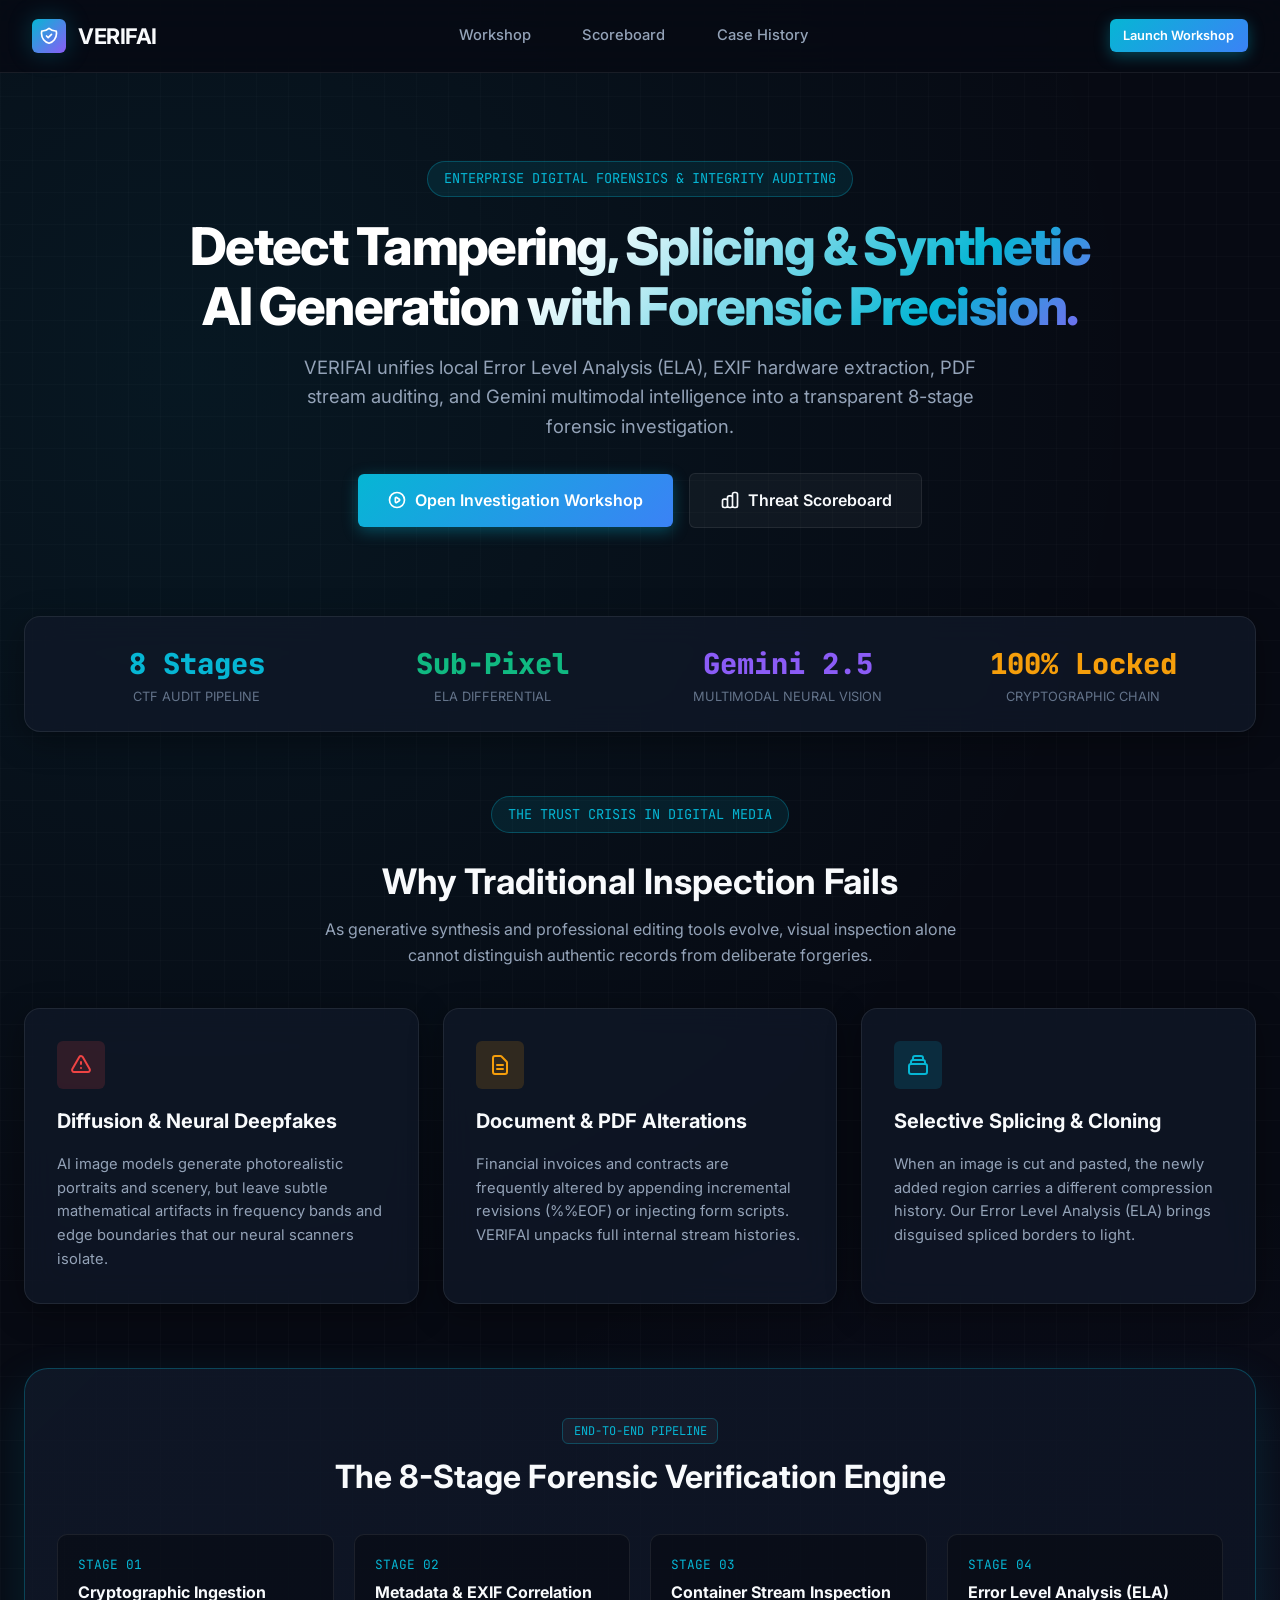
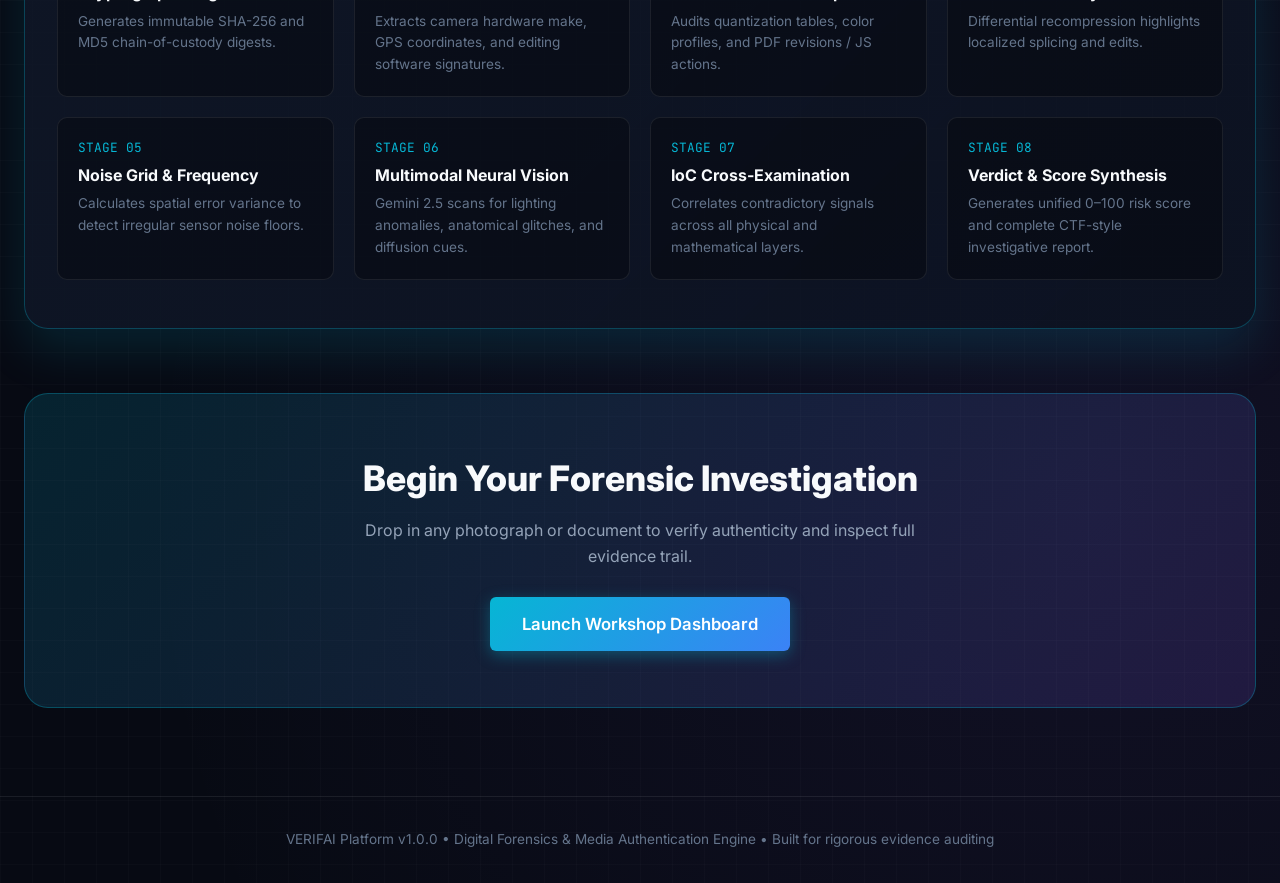
==== frontend/index.html @ 823762c8 "verifai implementation" ====
<!DOCTYPE html>
<html lang="en">
<head>
  <meta charset="UTF-8">
  <meta name="viewport" content="width=device-width, initial-scale=1.0">
  <title>VERIFAI | Digital Forensics & Media Authentication Platform</title>
  <link rel="stylesheet" href="/frontend/style.css">
  <style>
    .feature-grid {
      display: grid;
      grid-template-columns: repeat(3, 1fr);
      gap: 1.5rem;
      margin-bottom: 4rem;
    }
    @media (max-width: 900px) {
      .feature-grid {
        grid-template-columns: 1fr;
      }
    }
    .feature-card {
      padding: 2rem;
      border-radius: var(--radius-lg);
      display: flex;
      flex-direction: column;
      gap: 1rem;
    }
    .feature-icon-box {
      width: 48px;
      height: 48px;
      border-radius: var(--radius-sm);
      display: flex;
      align-items: center;
      justify-content: center;
    }
    .pipeline-preview-card {
      background: linear-gradient(135deg, rgba(16, 24, 40, 0.9), rgba(13, 19, 34, 0.95));
      border: 1px solid var(--border-glow);
      border-radius: var(--radius-xl);
      padding: 3rem 2rem;
      margin-bottom: 4rem;
      box-shadow: 0 20px 50px rgba(6, 182, 212, 0.15);
    }
    .cta-banner {
      background: linear-gradient(135deg, rgba(6, 182, 212, 0.15), rgba(139, 92, 246, 0.15));
      border: 1px solid rgba(6, 182, 212, 0.3);
      border-radius: var(--radius-xl);
      padding: 3.5rem 2rem;
      text-align: center;
      margin-bottom: 3rem;
    }
  </style>
</head>
<body>

  <!-- Navigation -->
  <nav class="navbar">
    <a href="/frontend/index.html" class="brand">
      <div class="brand-shield">
        <svg fill="none" stroke="currentColor" viewBox="0 0 24 24">
          <path stroke-linecap="round" stroke-linejoin="round" stroke-width="2" d="M9 12l2 2 4-4m5.618-4.016A11.955 11.955 0 0112 2.944a11.955 11.955 0 01-8.618 3.04A12.02 12.02 0 003 9c0 5.591 3.824 10.29 9 11.622 5.176-1.332 9-6.03 9-11.622 0-1.042-.133-2.052-.382-3.016z" />
        </svg>
      </div>
      <span>VERIFAI</span>
    </a>

    <ul class="nav-links">
      <li><a href="/frontend/workshop.html" class="nav-link">Workshop</a></li>
      <li><a href="/frontend/scoreboard.html" class="nav-link">Scoreboard</a></li>
      <li><a href="/frontend/history.html" class="nav-link">Case History</a></li>
    </ul>

    <a href="/frontend/workshop.html" class="btn btn-primary btn-sm">
      Launch Workshop
    </a>
  </nav>

  <main class="container">
    
    <!-- Hero Section -->
    <section class="hero" style="padding: 3rem 0 2rem 0;">
      <div class="hero-badge">ENTERPRISE DIGITAL FORENSICS & INTEGRITY AUDITING</div>
      <h1 class="hero-title" style="max-width: 950px; margin-left: auto; margin-right: auto;">
        Detect Tampering, Splicing & Synthetic AI Generation with Forensic Precision.
      </h1>
      <p class="hero-subtitle">
        VERIFAI unifies local Error Level Analysis (ELA), EXIF hardware extraction, PDF stream auditing, and Gemini multimodal intelligence into a transparent 8-stage forensic investigation.
      </p>

      <div style="display: flex; gap: 1rem; justify-content: center; align-items: center; flex-wrap: wrap;">
        <a href="/frontend/workshop.html" class="btn btn-primary" style="padding: 0.85rem 1.85rem; font-size: 1rem;">
          <svg width="20" height="20" fill="none" stroke="currentColor" viewBox="0 0 24 24"><path stroke-linecap="round" stroke-linejoin="round" stroke-width="2" d="M14.752 11.168l-3.197-2.132A1 1 0 0010 9.87v4.263a1 1 0 001.555.832l3.197-2.132a1 1 0 000-1.664z"/><path stroke-linecap="round" stroke-linejoin="round" stroke-width="2" d="M21 12a9 9 0 11-18 0 9 9 0 0118 0z"/></svg>
          Open Investigation Workshop
        </a>
        <a href="/frontend/scoreboard.html" class="btn btn-outline" style="padding: 0.85rem 1.85rem; font-size: 1rem;">
          <svg width="20" height="20" fill="none" stroke="currentColor" viewBox="0 0 24 24"><path stroke-linecap="round" stroke-linejoin="round" stroke-width="2" d="M9 19v-6a2 2 0 00-2-2H5a2 2 0 00-2 2v6a2 2 0 002 2h2a2 2 0 002-2zm0 0V9a2 2 0 012-2h2a2 2 0 012 2v10m-6 0a2 2 0 002 2h2a2 2 0 002-2m0 0V5a2 2 0 012-2h2a2 2 0 012 2v14a2 2 0 01-2 2h-2a2 2 0 01-2-2z"/></svg>
          Threat Scoreboard
        </a>
      </div>
    </section>

    <!-- Telemetry Stats Bar -->
    <div class="glass-panel" style="margin-bottom: 4rem; padding: 1.5rem 2rem;">
      <div style="display: grid; grid-template-columns: repeat(4, 1fr); gap: 1rem; text-align: center;">
        <div>
          <div style="font-size: 1.8rem; font-weight: 800; font-family: var(--font-mono); color: var(--accent-cyan);">8 Stages</div>
          <div style="font-size: 0.8rem; color: var(--text-muted); text-transform: uppercase;">CTF Audit Pipeline</div>
        </div>
        <div>
          <div style="font-size: 1.8rem; font-weight: 800; font-family: var(--font-mono); color: var(--accent-emerald);">Sub-Pixel</div>
          <div style="font-size: 0.8rem; color: var(--text-muted); text-transform: uppercase;">ELA Differential</div>
        </div>
        <div>
          <div style="font-size: 1.8rem; font-weight: 800; font-family: var(--font-mono); color: var(--accent-purple);">Gemini 2.5</div>
          <div style="font-size: 0.8rem; color: var(--text-muted); text-transform: uppercase;">Multimodal Neural Vision</div>
        </div>
        <div>
          <div style="font-size: 1.8rem; font-weight: 800; font-family: var(--font-mono); color: var(--accent-amber);">100% Locked</div>
          <div style="font-size: 0.8rem; color: var(--text-muted); text-transform: uppercase;">Cryptographic Chain</div>
        </div>
      </div>
    </div>

    <!-- The Problem Statement -->
    <div style="text-align: center; margin-bottom: 2.5rem;">
      <div class="hero-badge">THE TRUST CRISIS IN DIGITAL MEDIA</div>
      <h2 style="font-size: 2.2rem; font-weight: 700; margin-bottom: 0.5rem;">Why Traditional Inspection Fails</h2>
      <p style="color: var(--text-secondary); max-width: 650px; margin: 0 auto;">
        As generative synthesis and professional editing tools evolve, visual inspection alone cannot distinguish authentic records from deliberate forgeries.
      </p>
    </div>

    <div class="feature-grid">
      <div class="glass-panel feature-card">
        <div class="feature-icon-box" style="background: rgba(239, 68, 68, 0.15); color: var(--accent-red);">
          <svg width="24" height="24" fill="none" stroke="currentColor" viewBox="0 0 24 24"><path stroke-linecap="round" stroke-linejoin="round" stroke-width="2" d="M12 9v2m0 4h.01m-6.938 4h13.856c1.54 0 2.502-1.667 1.732-3L13.732 4c-.77-1.333-2.694-1.333-3.464 0L3.34 16c-.77 1.333.192 3 1.732 3z"/></svg>
        </div>
        <h3 style="font-size: 1.25rem;">Diffusion & Neural Deepfakes</h3>
        <p style="color: var(--text-secondary); font-size: 0.92rem; line-height: 1.6;">
          AI image models generate photorealistic portraits and scenery, but leave subtle mathematical artifacts in frequency bands and edge boundaries that our neural scanners isolate.
        </p>
      </div>

      <div class="glass-panel feature-card">
        <div class="feature-icon-box" style="background: rgba(245, 158, 11, 0.15); color: var(--accent-amber);">
          <svg width="24" height="24" fill="none" stroke="currentColor" viewBox="0 0 24 24"><path stroke-linecap="round" stroke-linejoin="round" stroke-width="2" d="M9 12h6m-6 4h6m2 5H7a2 2 0 01-2-2V5a2 2 0 012-2h5.586a1 1 0 01.707.293l5.414 5.414a1 1 0 01.293.707V19a2 2 0 01-2 2z"/></svg>
        </div>
        <h3 style="font-size: 1.25rem;">Document & PDF Alterations</h3>
        <p style="color: var(--text-secondary); font-size: 0.92rem; line-height: 1.6;">
          Financial invoices and contracts are frequently altered by appending incremental revisions (%%EOF) or injecting form scripts. VERIFAI unpacks full internal stream histories.
        </p>
      </div>

      <div class="glass-panel feature-card">
        <div class="feature-icon-box" style="background: rgba(6, 182, 212, 0.15); color: var(--accent-cyan);">
          <svg width="24" height="24" fill="none" stroke="currentColor" viewBox="0 0 24 24"><path stroke-linecap="round" stroke-linejoin="round" stroke-width="2" d="M19 11H5m14 0a2 2 0 012 2v6a2 2 0 01-2 2H5a2 2 0 01-2-2v-6a2 2 0 012-2m14 0V9a2 2 0 00-2-2M5 11V9a2 2 0 012-2m0 0V5a2 2 0 012-2h6a2 2 0 012 2v2M7 7h10"/></svg>
        </div>
        <h3 style="font-size: 1.25rem;">Selective Splicing & Cloning</h3>
        <p style="color: var(--text-secondary); font-size: 0.92rem; line-height: 1.6;">
          When an image is cut and pasted, the newly added region carries a different compression history. Our Error Level Analysis (ELA) brings disguised spliced borders to light.
        </p>
      </div>
    </div>

    <!-- 8-Stage Architecture Showcase -->
    <div class="pipeline-preview-card">
      <div style="text-align: center; margin-bottom: 2rem;">
        <span class="chip" style="color: var(--accent-cyan); border-color: rgba(6, 182, 212, 0.3);">END-TO-END PIPELINE</span>
        <h2 style="font-size: 2rem; margin-top: 0.5rem;">The 8-Stage Forensic Verification Engine</h2>
      </div>

      <div style="display: grid; grid-template-columns: repeat(auto-fit, minmax(250px, 1fr)); gap: 1.25rem;">
        <div style="background: rgba(0,0,0,0.3); padding: 1.25rem; border-radius: var(--radius-md); border: 1px solid var(--border-subtle);">
          <div style="color: var(--accent-cyan); font-family: var(--font-mono); font-size: 0.8rem;">STAGE 01</div>
          <h4 style="margin: 0.3rem 0;">Cryptographic Ingestion</h4>
          <p style="font-size: 0.85rem; color: var(--text-muted);">Generates immutable SHA-256 and MD5 chain-of-custody digests.</p>
        </div>

        <div style="background: rgba(0,0,0,0.3); padding: 1.25rem; border-radius: var(--radius-md); border: 1px solid var(--border-subtle);">
          <div style="color: var(--accent-cyan); font-family: var(--font-mono); font-size: 0.8rem;">STAGE 02</div>
          <h4 style="margin: 0.3rem 0;">Metadata & EXIF Correlation</h4>
          <p style="font-size: 0.85rem; color: var(--text-muted);">Extracts camera hardware make, GPS coordinates, and editing software signatures.</p>
        </div>

        <div style="background: rgba(0,0,0,0.3); padding: 1.25rem; border-radius: var(--radius-md); border: 1px solid var(--border-subtle);">
          <div style="color: var(--accent-cyan); font-family: var(--font-mono); font-size: 0.8rem;">STAGE 03</div>
          <h4 style="margin: 0.3rem 0;">Container Stream Inspection</h4>
          <p style="font-size: 0.85rem; color: var(--text-muted);">Audits quantization tables, color profiles, and PDF revisions / JS actions.</p>
        </div>

        <div style="background: rgba(0,0,0,0.3); padding: 1.25rem; border-radius: var(--radius-md); border: 1px solid var(--border-subtle);">
          <div style="color: var(--accent-cyan); font-family: var(--font-mono); font-size: 0.8rem;">STAGE 04</div>
          <h4 style="margin: 0.3rem 0;">Error Level Analysis (ELA)</h4>
          <p style="font-size: 0.85rem; color: var(--text-muted);">Differential recompression highlights localized splicing and edits.</p>
        </div>

        <div style="background: rgba(0,0,0,0.3); padding: 1.25rem; border-radius: var(--radius-md); border: 1px solid var(--border-subtle);">
          <div style="color: var(--accent-cyan); font-family: var(--font-mono); font-size: 0.8rem;">STAGE 05</div>
          <h4 style="margin: 0.3rem 0;">Noise Grid & Frequency</h4>
          <p style="font-size: 0.85rem; color: var(--text-muted);">Calculates spatial error variance to detect irregular sensor noise floors.</p>
        </div>

        <div style="background: rgba(0,0,0,0.3); padding: 1.25rem; border-radius: var(--radius-md); border: 1px solid var(--border-subtle);">
          <div style="color: var(--accent-cyan); font-family: var(--font-mono); font-size: 0.8rem;">STAGE 06</div>
          <h4 style="margin: 0.3rem 0;">Multimodal Neural Vision</h4>
          <p style="font-size: 0.85rem; color: var(--text-muted);">Gemini 2.5 scans for lighting anomalies, anatomical glitches, and diffusion cues.</p>
        </div>

        <div style="background: rgba(0,0,0,0.3); padding: 1.25rem; border-radius: var(--radius-md); border: 1px solid var(--border-subtle);">
          <div style="color: var(--accent-cyan); font-family: var(--font-mono); font-size: 0.8rem;">STAGE 07</div>
          <h4 style="margin: 0.3rem 0;">IoC Cross-Examination</h4>
          <p style="font-size: 0.85rem; color: var(--text-muted);">Correlates contradictory signals across all physical and mathematical layers.</p>
        </div>

        <div style="background: rgba(0,0,0,0.3); padding: 1.25rem; border-radius: var(--radius-md); border: 1px solid var(--border-subtle);">
          <div style="color: var(--accent-cyan); font-family: var(--font-mono); font-size: 0.8rem;">STAGE 08</div>
          <h4 style="margin: 0.3rem 0;">Verdict & Score Synthesis</h4>
          <p style="font-size: 0.85rem; color: var(--text-muted);">Generates unified 0–100 risk score and complete CTF-style investigative report.</p>
        </div>
      </div>
    </div>

    <!-- Final Call to Action -->
    <div class="cta-banner">
      <h2 style="font-size: 2.2rem; font-weight: 800; margin-bottom: 0.75rem;">Begin Your Forensic Investigation</h2>
      <p style="color: var(--text-secondary); max-width: 600px; margin: 0 auto 1.75rem auto;">
        Drop in any photograph or document to verify authenticity and inspect full evidence trail.
      </p>
      <a href="/frontend/workshop.html" class="btn btn-primary" style="padding: 0.85rem 2rem; font-size: 1.05rem;">
        Launch Workshop Dashboard
      </a>
    </div>

  </main>

  <footer style="border-top: 1px solid var(--border-subtle); padding: 2rem; text-align: center; color: var(--text-muted); font-size: 0.85rem;">
    <p>VERIFAI Platform v1.0.0 • Digital Forensics & Media Authentication Engine • Built for rigorous evidence auditing</p>
  </footer>

</body>
</html>
---- frontend/style.css ----
/* VERIFAI - Modern Cyber Forensics Design System */
@import url('https://fonts.googleapis.com/css2?family=Inter:wght@300;400;500;600;700&family=JetBrains+Mono:wght@400;500;700&display=swap');

:root {
  --bg-primary: #070a13;
  --bg-secondary: #0d1322;
  --bg-card: rgba(16, 24, 40, 0.75);
  --bg-card-hover: rgba(22, 34, 58, 0.85);
  --border-subtle: rgba(255, 255, 255, 0.08);
  --border-glow: rgba(6, 182, 212, 0.3);
  
  --text-primary: #f8fafc;
  --text-secondary: #94a3b8;
  --text-muted: #64748b;
  
  /* Cyber Accents */
  --accent-cyan: #06b6d4;
  --accent-blue: #3b82f6;
  --accent-purple: #8b5cf6;
  --accent-emerald: #10b981;
  --accent-amber: #f59e0b;
  --accent-red: #ef4444;
  --accent-crimson: #dc2626;

  --font-sans: 'Inter', -apple-system, BlinkMacSystemFont, sans-serif;
  --font-mono: 'JetBrains Mono', monospace;

  --radius-sm: 6px;
  --radius-md: 10px;
  --radius-lg: 16px;
  --radius-xl: 24px;

  --shadow-glow-cyan: 0 0 25px rgba(6, 182, 212, 0.25);
  --shadow-card: 0 8px 32px 0 rgba(0, 0, 0, 0.37);
  --transition-fast: 0.2s cubic-bezier(0.4, 0, 0.2, 1);
  --transition-smooth: 0.35s cubic-bezier(0.16, 1, 0.3, 1);
}

* {
  margin: 0;
  padding: 0;
  box-sizing: border-box;
}

body {
  background-color: var(--bg-primary);
  color: var(--text-primary);
  font-family: var(--font-sans);
  min-height: 100vh;
  line-height: 1.6;
  background-image: 
    radial-gradient(circle at 15% 15%, rgba(6, 182, 212, 0.08) 0%, transparent 40%),
    radial-gradient(circle at 85% 85%, rgba(139, 92, 246, 0.08) 0%, transparent 40%),
    linear-gradient(rgba(255, 255, 255, 0.015) 1px, transparent 1px),
    linear-gradient(90deg, rgba(255, 255, 255, 0.015) 1px, transparent 1px);
  background-size: 100% 100%, 100% 100%, 32px 32px, 32px 32px;
  overflow-x: hidden;
}

/* Custom Scrollbar */
::-webkit-scrollbar {
  width: 8px;
  height: 8px;
}
::-webkit-scrollbar-track {
  background: var(--bg-primary);
}
::-webkit-scrollbar-thumb {
  background: #1e293b;
  border-radius: 4px;
}
::-webkit-scrollbar-thumb:hover {
  background: var(--accent-cyan);
}

/* Navigation Bar */
.navbar {
  position: sticky;
  top: 0;
  z-index: 50;
  backdrop-filter: blur(20px);
  -webkit-backdrop-filter: blur(20px);
  background: rgba(7, 10, 19, 0.85);
  border-bottom: 1px solid var(--border-subtle);
  padding: 1rem 2rem;
  display: flex;
  align-items: center;
  justify-content: space-between;
}

.brand {
  display: flex;
  align-items: center;
  gap: 0.75rem;
  text-decoration: none;
  color: var(--text-primary);
  font-weight: 700;
  font-size: 1.35rem;
  letter-spacing: -0.02em;
}

.brand-shield {
  width: 34px;
  height: 34px;
  background: linear-gradient(135deg, var(--accent-cyan), var(--accent-purple));
  border-radius: var(--radius-sm);
  display: flex;
  align-items: center;
  justify-content: center;
  box-shadow: var(--shadow-glow-cyan);
}

.brand-shield svg {
  width: 20px;
  height: 20px;
  color: #fff;
}

.nav-links {
  display: flex;
  align-items: center;
  gap: 1.5rem;
  list-style: none;
}

.nav-link {
  text-decoration: none;
  color: var(--text-secondary);
  font-size: 0.92rem;
  font-weight: 500;
  padding: 0.5rem 0.85rem;
  border-radius: var(--radius-sm);
  transition: var(--transition-fast);
  display: flex;
  align-items: center;
  gap: 0.4rem;
}

.nav-link:hover, .nav-link.active {
  color: var(--text-primary);
  background: rgba(255, 255, 255, 0.05);
  border: 1px solid var(--border-subtle);
}

.nav-link.active {
  color: var(--accent-cyan);
  border-color: rgba(6, 182, 212, 0.3);
}

.status-pill {
  display: flex;
  align-items: center;
  gap: 0.5rem;
  padding: 0.35rem 0.75rem;
  background: rgba(16, 185, 129, 0.1);
  border: 1px solid rgba(16, 185, 129, 0.25);
  border-radius: 999px;
  font-size: 0.78rem;
  font-family: var(--font-mono);
  color: var(--accent-emerald);
}

.status-dot {
  width: 7px;
  height: 7px;
  background: var(--accent-emerald);
  border-radius: 50%;
  box-shadow: 0 0 8px var(--accent-emerald);
  animation: pulse-dot 2s infinite;
}

@keyframes pulse-dot {
  0%, 100% { opacity: 1; transform: scale(1); }
  50% { opacity: 0.4; transform: scale(0.85); }
}

/* Container */
.container {
  max-width: 1300px;
  margin: 0 auto;
  padding: 2.5rem 1.5rem;
}

/* Hero Section */
.hero {
  text-align: center;
  margin-bottom: 3.5rem;
}

.hero-badge {
  display: inline-flex;
  align-items: center;
  gap: 0.5rem;
  padding: 0.4rem 1rem;
  background: rgba(6, 182, 212, 0.1);
  border: 1px solid rgba(6, 182, 212, 0.3);
  border-radius: 999px;
  color: var(--accent-cyan);
  font-size: 0.85rem;
  font-family: var(--font-mono);
  margin-bottom: 1.25rem;
}

.hero-title {
  font-size: 3.25rem;
  font-weight: 800;
  letter-spacing: -0.03em;
  line-height: 1.15;
  margin-bottom: 1rem;
  background: linear-gradient(135deg, #ffffff 40%, var(--accent-cyan) 80%, var(--accent-purple) 100%);
  -webkit-background-clip: text;
  -webkit-text-fill-color: transparent;
}

.hero-subtitle {
  font-size: 1.15rem;
  color: var(--text-secondary);
  max-width: 680px;
  margin: 0 auto 2rem auto;
}

/* Glass Panels */
.glass-panel {
  background: var(--bg-card);
  backdrop-filter: blur(16px);
  -webkit-backdrop-filter: blur(16px);
  border: 1px solid var(--border-subtle);
  border-radius: var(--radius-lg);
  padding: 1.75rem;
  box-shadow: var(--shadow-card);
  transition: var(--transition-fast);
}

.glass-panel:hover {
  border-color: rgba(255, 255, 255, 0.12);
}

/* Upload Dropzone */
.dropzone-container {
  max-width: 800px;
  margin: 0 auto 3rem auto;
}

.dropzone {
  border: 2px dashed rgba(6, 182, 212, 0.35);
  border-radius: var(--radius-lg);
  padding: 3rem 2rem;
  text-align: center;
  cursor: pointer;
  background: rgba(13, 19, 34, 0.6);
  transition: var(--transition-smooth);
  position: relative;
  overflow: hidden;
}

.dropzone:hover, .dropzone.dragover {
  border-color: var(--accent-cyan);
  background: rgba(6, 182, 212, 0.05);
  box-shadow: var(--shadow-glow-cyan);
}

.dropzone-icon {
  width: 64px;
  height: 64px;
  margin: 0 auto 1.25rem auto;
  background: rgba(6, 182, 212, 0.1);
  border-radius: 50%;
  display: flex;
  align-items: center;
  justify-content: center;
  color: var(--accent-cyan);
}

.dropzone-title {
  font-size: 1.35rem;
  font-weight: 600;
  margin-bottom: 0.5rem;
}

.dropzone-sub {
  color: var(--text-secondary);
  font-size: 0.95rem;
  margin-bottom: 1.5rem;
}

.supported-chips {
  display: flex;
  align-items: center;
  justify-content: center;
  gap: 0.5rem;
  flex-wrap: wrap;
}

.chip {
  padding: 0.25rem 0.65rem;
  background: rgba(255, 255, 255, 0.04);
  border: 1px solid var(--border-subtle);
  border-radius: var(--radius-sm);
  font-size: 0.75rem;
  font-family: var(--font-mono);
  color: var(--text-muted);
}

.demo-buttons {
  display: flex;
  align-items: center;
  justify-content: center;
  gap: 0.75rem;
  margin-top: 1.5rem;
  flex-wrap: wrap;
}

.btn {
  padding: 0.65rem 1.25rem;
  border-radius: var(--radius-sm);
  font-size: 0.9rem;
  font-weight: 600;
  cursor: pointer;
  border: none;
  transition: var(--transition-fast);
  display: inline-flex;
  align-items: center;
  gap: 0.5rem;
  text-decoration: none;
}

.btn-primary {
  background: linear-gradient(135deg, var(--accent-cyan), var(--accent-blue));
  color: #fff;
  box-shadow: 0 4px 15px rgba(6, 182, 212, 0.35);
}

.btn-primary:hover {
  box-shadow: 0 6px 20px rgba(6, 182, 212, 0.55);
  transform: translateY(-1px);
}

.btn-outline {
  background: rgba(255, 255, 255, 0.04);
  color: var(--text-primary);
  border: 1px solid var(--border-subtle);
}

.btn-outline:hover {
  background: rgba(255, 255, 255, 0.08);
  border-color: rgba(255, 255, 255, 0.2);
}

.btn-sm {
  padding: 0.4rem 0.85rem;
  font-size: 0.8rem;
}

/* 8-Stage Progress Tracker */
.telemetry-pipeline {
  display: none;
  margin-bottom: 3rem;
}

.telemetry-header {
  display: flex;
  align-items: center;
  justify-content: space-between;
  margin-bottom: 1rem;
}

.telemetry-title {
  font-size: 1.1rem;
  font-weight: 600;
  display: flex;
  align-items: center;
  gap: 0.5rem;
  color: var(--accent-cyan);
}

.pipeline-grid {
  display: grid;
  grid-template-columns: repeat(8, 1fr);
  gap: 0.75rem;
}

@media (max-width: 992px) {
  .pipeline-grid {
    grid-template-columns: repeat(4, 1fr);
  }
}

@media (max-width: 576px) {
  .pipeline-grid {
    grid-template-columns: repeat(2, 1fr);
  }
}

.pipeline-node {
  background: rgba(13, 19, 34, 0.8);
  border: 1px solid var(--border-subtle);
  border-radius: var(--radius-sm);
  padding: 0.85rem 0.5rem;
  text-align: center;
  transition: var(--transition-fast);
  position: relative;
}

.pipeline-node.active {
  border-color: var(--accent-cyan);
  box-shadow: var(--shadow-glow-cyan);
  background: rgba(6, 182, 212, 0.1);
}

.pipeline-node.passed {
  border-color: var(--accent-emerald);
  background: rgba(16, 185, 129, 0.06);
}

.pipeline-node.warning {
  border-color: var(--accent-amber);
  background: rgba(245, 158, 11, 0.06);
}

.pipeline-node.critical {
  border-color: var(--accent-red);
  background: rgba(239, 68, 68, 0.08);
}

.node-number {
  font-size: 0.7rem;
  font-family: var(--font-mono);
  color: var(--text-muted);
  margin-bottom: 0.25rem;
}

.node-name {
  font-size: 0.78rem;
  font-weight: 600;
  line-height: 1.2;
}

.node-spinner {
  width: 12px;
  height: 12px;
  border: 2px solid var(--accent-cyan);
  border-top-color: transparent;
  border-radius: 50%;
  margin: 0.4rem auto 0 auto;
  animation: spin 0.8s linear infinite;
}

@keyframes spin {
  to { transform: rotate(360deg); }
}

/* Results Workspace Layout */
.workspace-results {
  display: none;
  animation: fadeIn 0.4s ease-out;
}

@keyframes fadeIn {
  from { opacity: 0; transform: translateY(12px); }
  to { opacity: 1; transform: translateY(0); }
}

.verdict-banner {
  display: flex;
  align-items: center;
  justify-content: space-between;
  padding: 1.75rem 2rem;
  border-radius: var(--radius-lg);
  margin-bottom: 2rem;
  background: linear-gradient(135deg, rgba(16, 24, 40, 0.95), rgba(13, 19, 34, 0.95));
  border: 1px solid var(--border-subtle);
  position: relative;
  overflow: hidden;
}

.verdict-banner::before {
  content: '';
  position: absolute;
  top: 0;
  left: 0;
  bottom: 0;
  width: 6px;
  background: var(--accent-cyan);
}

.verdict-meta {
  display: flex;
  flex-direction: column;
  gap: 0.4rem;
}

.case-pill {
  font-family: var(--font-mono);
  font-size: 0.82rem;
  color: var(--text-muted);
  display: flex;
  align-items: center;
  gap: 0.5rem;
}

.verdict-title {
  font-size: 1.85rem;
  font-weight: 800;
  letter-spacing: -0.02em;
}

.score-display-group {
  display: flex;
  align-items: center;
  gap: 2rem;
}

.score-gauge {
  position: relative;
  width: 105px;
  height: 105px;
  display: flex;
  align-items: center;
  justify-content: center;
}

.score-gauge svg {
  transform: rotate(-90deg);
  width: 100%;
  height: 100%;
}

.gauge-bg {
  fill: none;
  stroke: rgba(255, 255, 255, 0.08);
  stroke-width: 8;
}

.gauge-progress {
  fill: none;
  stroke: var(--accent-cyan);
  stroke-width: 8;
  stroke-linecap: round;
  transition: stroke-dashoffset 1s ease-in-out;
}

.score-value {
  position: absolute;
  text-align: center;
}

.score-num {
  font-size: 1.6rem;
  font-weight: 800;
  font-family: var(--font-mono);
  line-height: 1;
}

.score-label {
  font-size: 0.65rem;
  color: var(--text-muted);
  text-transform: uppercase;
  letter-spacing: 0.05em;
}

/* Split Columns */
.analysis-grid {
  display: grid;
  grid-template-columns: 1fr 1fr;
  gap: 2rem;
  margin-bottom: 2.5rem;
}

@media (max-width: 900px) {
  .analysis-grid {
    grid-template-columns: 1fr;
  }
}

/* Forensic Viewer */
.viewer-card {
  display: flex;
  flex-direction: column;
}

.viewer-tabs {
  display: flex;
  gap: 0.5rem;
  margin-bottom: 1rem;
  border-bottom: 1px solid var(--border-subtle);
  padding-bottom: 0.75rem;
}

.tab-btn {
  background: transparent;
  border: none;
  color: var(--text-secondary);
  font-size: 0.85rem;
  font-weight: 600;
  padding: 0.4rem 0.8rem;
  border-radius: var(--radius-sm);
  cursor: pointer;
  transition: var(--transition-fast);
}

.tab-btn.active {
  background: rgba(6, 182, 212, 0.15);
  color: var(--accent-cyan);
}

.viewer-stage {
  position: relative;
  background: #000;
  border-radius: var(--radius-md);
  border: 1px solid var(--border-subtle);
  overflow: hidden;
  min-height: 380px;
  display: flex;
  align-items: center;
  justify-content: center;
}

.viewer-img {
  max-width: 100%;
  max-height: 420px;
  object-fit: contain;
  display: block;
}

/* Interactive Split Slider */
.slider-container {
  position: relative;
  width: 100%;
  height: 100%;
  min-height: 380px;
  overflow: hidden;
  user-select: none;
}

.slider-img {
  position: absolute;
  top: 0;
  left: 0;
  width: 100%;
  height: 100%;
  object-fit: contain;
}

.slider-overlay {
  position: absolute;
  top: 0;
  left: 0;
  height: 100%;
  width: 50%;
  overflow: hidden;
  border-right: 2px solid var(--accent-cyan);
  box-shadow: 2px 0 12px rgba(6, 182, 212, 0.5);
}

.slider-overlay img {
  position: absolute;
  top: 0;
  left: 0;
  max-width: none;
  width: 100%;
  height: 100%;
  object-fit: contain;
}

.slider-handle {
  position: absolute;
  top: 50%;
  left: 50%;
  transform: translate(-50%, -50%);
  width: 36px;
  height: 36px;
  background: var(--accent-cyan);
  border: 2px solid #fff;
  border-radius: 50%;
  cursor: ew-resize;
  display: flex;
  align-items: center;
  justify-content: center;
  color: #000;
  box-shadow: 0 0 15px rgba(6, 182, 212, 0.8);
}

.slider-bar-input {
  width: 100%;
  margin-top: 1rem;
  accent-color: var(--accent-cyan);
}

/* Factor Breakdown Bars */
.factor-breakdown {
  display: flex;
  flex-direction: column;
  gap: 1rem;
}

.factor-item {
  display: flex;
  flex-direction: column;
  gap: 0.35rem;
}

.factor-meta {
  display: flex;
  justify-content: space-between;
  font-size: 0.85rem;
}

.factor-name {
  color: var(--text-secondary);
}

.factor-val {
  font-family: var(--font-mono);
  font-weight: 600;
}

.factor-bar-bg {
  height: 7px;
  background: rgba(255, 255, 255, 0.08);
  border-radius: 4px;
  overflow: hidden;
}

.factor-bar-fill {
  height: 100%;
  border-radius: 4px;
  background: linear-gradient(90deg, var(--accent-cyan), var(--accent-purple));
  transition: width 0.8s ease-out;
}

/* 8-Stage Accordion */
.trail-card {
  margin-bottom: 2.5rem;
}

.trail-item {
  background: rgba(13, 19, 34, 0.6);
  border: 1px solid var(--border-subtle);
  border-radius: var(--radius-sm);
  margin-bottom: 0.75rem;
  overflow: hidden;
  transition: var(--transition-fast);
}

.trail-header {
  padding: 1rem 1.25rem;
  display: flex;
  align-items: center;
  justify-content: space-between;
  cursor: pointer;
  user-select: none;
}

.trail-header:hover {
  background: rgba(255, 255, 255, 0.03);
}

.trail-title-group {
  display: flex;
  align-items: center;
  gap: 0.75rem;
}

.stage-badge {
  font-family: var(--font-mono);
  font-size: 0.75rem;
  padding: 0.2rem 0.5rem;
  border-radius: 4px;
  background: rgba(255, 255, 255, 0.06);
  color: var(--text-secondary);
}

.stage-status-pill {
  font-family: var(--font-mono);
  font-size: 0.75rem;
  padding: 0.2rem 0.6rem;
  border-radius: 999px;
  font-weight: 600;
}

.status-passed { background: rgba(16, 185, 129, 0.15); color: var(--accent-emerald); }
.status-warning { background: rgba(245, 158, 11, 0.15); color: var(--accent-amber); }
.status-critical { background: rgba(239, 68, 68, 0.15); color: var(--accent-red); }

.trail-body {
  padding: 1rem 1.25rem;
  background: rgba(7, 10, 19, 0.6);
  border-top: 1px solid var(--border-subtle);
  display: none;
}

.trail-body.open {
  display: block;
}

.trail-details-list {
  list-style: none;
  display: flex;
  flex-direction: column;
  gap: 0.4rem;
  font-size: 0.88rem;
  color: var(--text-secondary);
}

.trail-details-list li {
  display: flex;
  align-items: flex-start;
  gap: 0.5rem;
}

/* Writeup Box */
.writeup-container {
  background: #080d1a;
  border: 1px solid var(--border-subtle);
  border-radius: var(--radius-md);
  padding: 1.75rem;
  font-family: var(--font-mono);
  font-size: 0.88rem;
  color: #cbd5e1;
  white-space: pre-wrap;
  line-height: 1.7;
  max-height: 500px;
  overflow-y: auto;
}

/* Leaderboard Table */
.table-container {
  overflow-x: auto;
  border-radius: var(--radius-md);
  border: 1px solid var(--border-subtle);
}

.cyber-table {
  width: 100%;
  border-collapse: collapse;
  text-align: left;
}

.cyber-table th {
  background: rgba(13, 19, 34, 0.9);
  padding: 1rem 1.25rem;
  font-size: 0.82rem;
  color: var(--text-muted);
  text-transform: uppercase;
  letter-spacing: 0.05em;
  border-bottom: 1px solid var(--border-subtle);
}

.cyber-table td {
  padding: 1rem 1.25rem;
  border-bottom: 1px solid var(--border-subtle);
  font-size: 0.9rem;
}

.cyber-table tr:hover {
  background: rgba(255, 255, 255, 0.02);
}

/* KPI Cards */
.kpi-grid {
  display: grid;
  grid-template-columns: repeat(4, 1fr);
  gap: 1.25rem;
  margin-bottom: 2.5rem;
}

@media (max-width: 900px) {
  .kpi-grid {
    grid-template-columns: repeat(2, 1fr);
  }
}

.kpi-card {
  padding: 1.5rem;
  display: flex;
  flex-direction: column;
  gap: 0.5rem;
}

.kpi-label {
  font-size: 0.8rem;
  color: var(--text-muted);
  text-transform: uppercase;
  letter-spacing: 0.05em;
}

.kpi-value {
  font-size: 2.1rem;
  font-weight: 800;
  font-family: var(--font-mono);
  color: var(--text-primary);
}

/* Modal */
.modal-backdrop {
  position: fixed;
  top: 0;
  left: 0;
  right: 0;
  bottom: 0;
  background: rgba(0, 0, 0, 0.85);
  backdrop-filter: blur(8px);
  z-index: 100;
  display: none;
  align-items: center;
  justify-content: center;
  padding: 2rem;
}

.modal-content {
  background: var(--bg-secondary);
  border: 1px solid var(--border-glow);
  border-radius: var(--radius-lg);
  max-width: 900px;
  width: 100%;
  max-height: 88vh;
  overflow-y: auto;
  box-shadow: 0 20px 60px rgba(0, 0, 0, 0.8);
  padding: 2rem;
  position: relative;
}

.modal-close {
  position: absolute;
  top: 1.5rem;
  right: 1.5rem;
  background: transparent;
  border: none;
  color: var(--text-muted);
  font-size: 1.5rem;
  cursor: pointer;
  transition: var(--transition-fast);
}

.modal-close:hover {
  color: #fff;
}
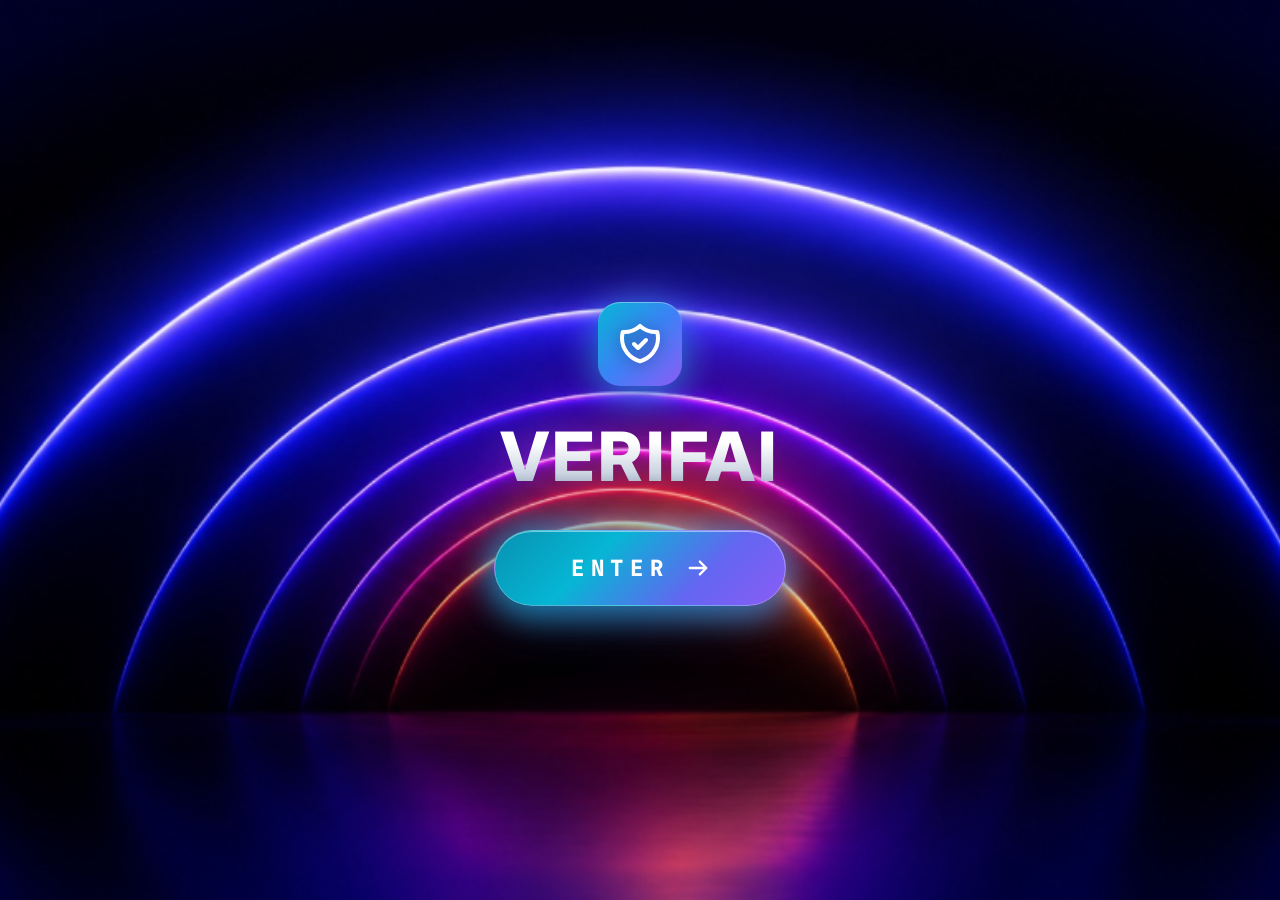
==== commit 373f56c8: "add new feature" ====
--- a/frontend/index.html
+++ b/frontend/index.html
@@ -4,237 +4,428 @@
   <meta charset="UTF-8">
   <meta name="viewport" content="width=device-width, initial-scale=1.0">
   <title>VERIFAI | Digital Forensics & Media Authentication Platform</title>
-  <link rel="stylesheet" href="/frontend/style.css">
-  <style>
-    .feature-grid {
-      display: grid;
-      grid-template-columns: repeat(3, 1fr);
-      gap: 1.5rem;
-      margin-bottom: 4rem;
-    }
-    @media (max-width: 900px) {
-      .feature-grid {
-        grid-template-columns: 1fr;
-      }
-    }
-    .feature-card {
-      padding: 2rem;
-      border-radius: var(--radius-lg);
-      display: flex;
-      flex-direction: column;
-      gap: 1rem;
-    }
-    .feature-icon-box {
-      width: 48px;
-      height: 48px;
-      border-radius: var(--radius-sm);
-      display: flex;
-      align-items: center;
-      justify-content: center;
-    }
-    .pipeline-preview-card {
-      background: linear-gradient(135deg, rgba(16, 24, 40, 0.9), rgba(13, 19, 34, 0.95));
-      border: 1px solid var(--border-glow);
-      border-radius: var(--radius-xl);
-      padding: 3rem 2rem;
-      margin-bottom: 4rem;
-      box-shadow: 0 20px 50px rgba(6, 182, 212, 0.15);
-    }
-    .cta-banner {
-      background: linear-gradient(135deg, rgba(6, 182, 212, 0.15), rgba(139, 92, 246, 0.15));
-      border: 1px solid rgba(6, 182, 212, 0.3);
-      border-radius: var(--radius-xl);
-      padding: 3.5rem 2rem;
-      text-align: center;
-      margin-bottom: 3rem;
-    }
-  </style>
+  <link rel="stylesheet" href="style.css">
+  <link rel="preconnect" href="https://fonts.googleapis.com">
+  <link rel="preconnect" href="https://fonts.gstatic.com" crossorigin>
+  <link href="https://fonts.googleapis.com/css2?family=Inter:wght@300;400;500;600;700;800&family=JetBrains+Mono:wght@400;500;700&display=swap" rel="stylesheet">
 </head>
 <body>
 
-  <!-- Navigation -->
-  <nav class="navbar">
-    <a href="/frontend/index.html" class="brand">
-      <div class="brand-shield">
-        <svg fill="none" stroke="currentColor" viewBox="0 0 24 24">
-          <path stroke-linecap="round" stroke-linejoin="round" stroke-width="2" d="M9 12l2 2 4-4m5.618-4.016A11.955 11.955 0 0112 2.944a11.955 11.955 0 01-8.618 3.04A12.02 12.02 0 003 9c0 5.591 3.824 10.29 9 11.622 5.176-1.332 9-6.03 9-11.622 0-1.042-.133-2.052-.382-3.016z" />
-        </svg>
+  <!-- ====================================================================
+       VIEW 1: MINIMAL CLEAN FRONT PAGE
+       (Only Web Name, Logo, Enter Button & High-Quality Neon Arch Background)
+       ==================================================================== -->
+  <section class="view-landing" id="view-landing">
+    <div class="landing-container">
+      <!-- LOGO -->
+      <div class="landing-shield-wrapper">
+        <div class="landing-shield-glow"></div>
+        <div class="landing-shield">
+          <svg fill="none" stroke="currentColor" viewBox="0 0 24 24">
+            <path stroke-linecap="round" stroke-linejoin="round" stroke-width="2" d="M9 12l2 2 4-4m5.618-4.016A11.955 11.955 0 0112 2.944a11.955 11.955 0 01-8.618 3.04A12.02 12.02 0 003 9c0 5.591 3.824 10.29 9 11.622 5.176-1.332 9-6.03 9-11.622 0-1.042-.133-2.052-.382-3.016z" />
+          </svg>
+        </div>
       </div>
-      <span>VERIFAI</span>
-    </a>
-
-    <ul class="nav-links">
-      <li><a href="/frontend/workshop.html" class="nav-link">Workshop</a></li>
-      <li><a href="/frontend/scoreboard.html" class="nav-link">Scoreboard</a></li>
-      <li><a href="/frontend/history.html" class="nav-link">Case History</a></li>
-    </ul>
-
-    <a href="/frontend/workshop.html" class="btn btn-primary btn-sm">
-      Launch Workshop
-    </a>
-  </nav>
-
-  <main class="container">
+
+      <!-- WEB NAME -->
+      <h1 class="landing-title">VERIFAI</h1>
+
+      <!-- ENTER BUTTON -->
+      <div class="btn-enter-wrapper">
+        <div class="btn-enter-pulse-ring"></div>
+        <button class="btn-enter" id="btn-enter" aria-label="Enter VERIFAI Forensic Workshop">
+          <span>ENTER</span>
+          <span class="btn-enter-arrow">
+            <svg width="22" height="22" fill="none" stroke="currentColor" viewBox="0 0 24 24">
+              <path stroke-linecap="round" stroke-linejoin="round" stroke-width="2.5" d="M14 5l7 7m0 0l-7 7m7-7H3" />
+            </svg>
+          </span>
+        </button>
+      </div>
+    </div>
+  </section>
+
+
+  <!-- ====================================================================
+       VIEW 2: MAIN APPLICATION INTERFACE
+       ==================================================================== -->
+  <div class="view-main hidden" id="view-main">
     
-    <!-- Hero Section -->
-    <section class="hero" style="padding: 3rem 0 2rem 0;">
-      <div class="hero-badge">ENTERPRISE DIGITAL FORENSICS & INTEGRITY AUDITING</div>
-      <h1 class="hero-title" style="max-width: 950px; margin-left: auto; margin-right: auto;">
-        Detect Tampering, Splicing & Synthetic AI Generation with Forensic Precision.
-      </h1>
-      <p class="hero-subtitle">
-        VERIFAI unifies local Error Level Analysis (ELA), EXIF hardware extraction, PDF stream auditing, and Gemini multimodal intelligence into a transparent 8-stage forensic investigation.
-      </p>
-
-      <div style="display: flex; gap: 1rem; justify-content: center; align-items: center; flex-wrap: wrap;">
-        <a href="/frontend/workshop.html" class="btn btn-primary" style="padding: 0.85rem 1.85rem; font-size: 1rem;">
-          <svg width="20" height="20" fill="none" stroke="currentColor" viewBox="0 0 24 24"><path stroke-linecap="round" stroke-linejoin="round" stroke-width="2" d="M14.752 11.168l-3.197-2.132A1 1 0 0010 9.87v4.263a1 1 0 001.555.832l3.197-2.132a1 1 0 000-1.664z"/><path stroke-linecap="round" stroke-linejoin="round" stroke-width="2" d="M21 12a9 9 0 11-18 0 9 9 0 0118 0z"/></svg>
-          Open Investigation Workshop
-        </a>
-        <a href="/frontend/scoreboard.html" class="btn btn-outline" style="padding: 0.85rem 1.85rem; font-size: 1rem;">
-          <svg width="20" height="20" fill="none" stroke="currentColor" viewBox="0 0 24 24"><path stroke-linecap="round" stroke-linejoin="round" stroke-width="2" d="M9 19v-6a2 2 0 00-2-2H5a2 2 0 00-2 2v6a2 2 0 002 2h2a2 2 0 002-2zm0 0V9a2 2 0 012-2h2a2 2 0 012 2v10m-6 0a2 2 0 002 2h2a2 2 0 002-2m0 0V5a2 2 0 012-2h2a2 2 0 012 2v14a2 2 0 01-2 2h-2a2 2 0 01-2-2z"/></svg>
-          Threat Scoreboard
+    <!-- Top Navigation Bar -->
+    <nav class="navbar">
+      <div style="display: flex; align-items: center; gap: 1rem;">
+        <button class="btn-nav-entry" id="btn-back-entry" title="Return to Front Page">
+          <svg width="16" height="16" fill="none" stroke="currentColor" viewBox="0 0 24 24">
+            <path stroke-linecap="round" stroke-linejoin="round" stroke-width="2" d="M10 19l-7-7m0 0l7-7m-7 7h18" />
+          </svg>
+          Back
+        </button>
+
+        <a href="#app" class="brand">
+          <div class="brand-shield">
+            <svg fill="none" stroke="currentColor" viewBox="0 0 24 24">
+              <path stroke-linecap="round" stroke-linejoin="round" stroke-width="2" d="M9 12l2 2 4-4m5.618-4.016A11.955 11.955 0 0112 2.944a11.955 11.955 0 01-8.618 3.04A12.02 12.02 0 003 9c0 5.591 3.824 10.29 9 11.622 5.176-1.332 9-6.03 9-11.622 0-1.042-.133-2.052-.382-3.016z" />
+            </svg>
+          </div>
+          <span>VERIFAI</span>
         </a>
       </div>
-    </section>
-
-    <!-- Telemetry Stats Bar -->
-    <div class="glass-panel" style="margin-bottom: 4rem; padding: 1.5rem 2rem;">
-      <div style="display: grid; grid-template-columns: repeat(4, 1fr); gap: 1rem; text-align: center;">
-        <div>
-          <div style="font-size: 1.8rem; font-weight: 800; font-family: var(--font-mono); color: var(--accent-cyan);">8 Stages</div>
-          <div style="font-size: 0.8rem; color: var(--text-muted); text-transform: uppercase;">CTF Audit Pipeline</div>
-        </div>
-        <div>
-          <div style="font-size: 1.8rem; font-weight: 800; font-family: var(--font-mono); color: var(--accent-emerald);">Sub-Pixel</div>
-          <div style="font-size: 0.8rem; color: var(--text-muted); text-transform: uppercase;">ELA Differential</div>
-        </div>
-        <div>
-          <div style="font-size: 1.8rem; font-weight: 800; font-family: var(--font-mono); color: var(--accent-purple);">Gemini 2.5</div>
-          <div style="font-size: 0.8rem; color: var(--text-muted); text-transform: uppercase;">Multimodal Neural Vision</div>
-        </div>
-        <div>
-          <div style="font-size: 1.8rem; font-weight: 800; font-family: var(--font-mono); color: var(--accent-amber);">100% Locked</div>
-          <div style="font-size: 0.8rem; color: var(--text-muted); text-transform: uppercase;">Cryptographic Chain</div>
-        </div>
+
+      <ul class="nav-links">
+        <li><a href="#app" class="nav-link active">Workbench</a></li>
+        <li><a href="scoreboard.html" class="nav-link">Scoreboard</a></li>
+        <li><a href="history.html" class="nav-link">Case History</a></li>
+      </ul>
+
+      <div class="status-pill" id="system-status-pill">
+        <div class="status-dot"></div>
+        <span id="system-status-text">ENGINE ONLINE</span>
       </div>
-    </div>
-
-    <!-- The Problem Statement -->
-    <div style="text-align: center; margin-bottom: 2.5rem;">
-      <div class="hero-badge">THE TRUST CRISIS IN DIGITAL MEDIA</div>
-      <h2 style="font-size: 2.2rem; font-weight: 700; margin-bottom: 0.5rem;">Why Traditional Inspection Fails</h2>
-      <p style="color: var(--text-secondary); max-width: 650px; margin: 0 auto;">
-        As generative synthesis and professional editing tools evolve, visual inspection alone cannot distinguish authentic records from deliberate forgeries.
-      </p>
-    </div>
-
-    <div class="feature-grid">
-      <div class="glass-panel feature-card">
-        <div class="feature-icon-box" style="background: rgba(239, 68, 68, 0.15); color: var(--accent-red);">
-          <svg width="24" height="24" fill="none" stroke="currentColor" viewBox="0 0 24 24"><path stroke-linecap="round" stroke-linejoin="round" stroke-width="2" d="M12 9v2m0 4h.01m-6.938 4h13.856c1.54 0 2.502-1.667 1.732-3L13.732 4c-.77-1.333-2.694-1.333-3.464 0L3.34 16c-.77 1.333.192 3 1.732 3z"/></svg>
-        </div>
-        <h3 style="font-size: 1.25rem;">Diffusion & Neural Deepfakes</h3>
-        <p style="color: var(--text-secondary); font-size: 0.92rem; line-height: 1.6;">
-          AI image models generate photorealistic portraits and scenery, but leave subtle mathematical artifacts in frequency bands and edge boundaries that our neural scanners isolate.
+    </nav>
+
+    <main class="container">
+
+      <!-- Dynamic Headline / Hero Section -->
+      <section class="dynamic-hero-box" id="dynamic-hero-box">
+        <div class="hero-top-meta">
+          <div class="hero-tag">
+            <svg width="14" height="14" fill="none" stroke="currentColor" viewBox="0 0 24 24">
+              <path stroke-linecap="round" stroke-linejoin="round" stroke-width="2" d="M13 10V3L4 14h7v7l9-11h-7z" />
+            </svg>
+            Forensic Intelligence
+          </div>
+
+          <button class="btn-shuffle" id="btn-shuffle-headline" title="Shuffle copy headline">
+            <svg width="14" height="14" fill="none" stroke="currentColor" viewBox="0 0 24 24">
+              <path stroke-linecap="round" stroke-linejoin="round" stroke-width="2" d="M4 4v5h.582m15.356 2A8.001 8.001 0 004.582 9m0 0H9m11 11v-5h-.581m0 0a8.003 8.003 0 01-15.357-2m15.357 2H15" />
+            </svg>
+            Shuffle Tagline
+          </button>
+        </div>
+
+        <h2 class="dynamic-headline-text" id="dynamic-headline">
+          Is that photo real, or did someone get creative?
+        </h2>
+        <p class="dynamic-subtext" id="dynamic-subtext">
+          Upload it and we'll tell you the truth — no judgment, mostly.
         </p>
-      </div>
-
-      <div class="glass-panel feature-card">
-        <div class="feature-icon-box" style="background: rgba(245, 158, 11, 0.15); color: var(--accent-amber);">
-          <svg width="24" height="24" fill="none" stroke="currentColor" viewBox="0 0 24 24"><path stroke-linecap="round" stroke-linejoin="round" stroke-width="2" d="M9 12h6m-6 4h6m2 5H7a2 2 0 01-2-2V5a2 2 0 012-2h5.586a1 1 0 01.707.293l5.414 5.414a1 1 0 01.293.707V19a2 2 0 01-2 2z"/></svg>
-        </div>
-        <h3 style="font-size: 1.25rem;">Document & PDF Alterations</h3>
-        <p style="color: var(--text-secondary); font-size: 0.92rem; line-height: 1.6;">
-          Financial invoices and contracts are frequently altered by appending incremental revisions (%%EOF) or injecting form scripts. VERIFAI unpacks full internal stream histories.
-        </p>
-      </div>
-
-      <div class="glass-panel feature-card">
-        <div class="feature-icon-box" style="background: rgba(6, 182, 212, 0.15); color: var(--accent-cyan);">
-          <svg width="24" height="24" fill="none" stroke="currentColor" viewBox="0 0 24 24"><path stroke-linecap="round" stroke-linejoin="round" stroke-width="2" d="M19 11H5m14 0a2 2 0 012 2v6a2 2 0 01-2 2H5a2 2 0 01-2-2v-6a2 2 0 012-2m14 0V9a2 2 0 00-2-2M5 11V9a2 2 0 012-2m0 0V5a2 2 0 012-2h6a2 2 0 012 2v2M7 7h10"/></svg>
-        </div>
-        <h3 style="font-size: 1.25rem;">Selective Splicing & Cloning</h3>
-        <p style="color: var(--text-secondary); font-size: 0.92rem; line-height: 1.6;">
-          When an image is cut and pasted, the newly added region carries a different compression history. Our Error Level Analysis (ELA) brings disguised spliced borders to light.
-        </p>
-      </div>
-    </div>
-
-    <!-- 8-Stage Architecture Showcase -->
-    <div class="pipeline-preview-card">
-      <div style="text-align: center; margin-bottom: 2rem;">
-        <span class="chip" style="color: var(--accent-cyan); border-color: rgba(6, 182, 212, 0.3);">END-TO-END PIPELINE</span>
-        <h2 style="font-size: 2rem; margin-top: 0.5rem;">The 8-Stage Forensic Verification Engine</h2>
-      </div>
-
-      <div style="display: grid; grid-template-columns: repeat(auto-fit, minmax(250px, 1fr)); gap: 1.25rem;">
-        <div style="background: rgba(0,0,0,0.3); padding: 1.25rem; border-radius: var(--radius-md); border: 1px solid var(--border-subtle);">
-          <div style="color: var(--accent-cyan); font-family: var(--font-mono); font-size: 0.8rem;">STAGE 01</div>
-          <h4 style="margin: 0.3rem 0;">Cryptographic Ingestion</h4>
-          <p style="font-size: 0.85rem; color: var(--text-muted);">Generates immutable SHA-256 and MD5 chain-of-custody digests.</p>
-        </div>
-
-        <div style="background: rgba(0,0,0,0.3); padding: 1.25rem; border-radius: var(--radius-md); border: 1px solid var(--border-subtle);">
-          <div style="color: var(--accent-cyan); font-family: var(--font-mono); font-size: 0.8rem;">STAGE 02</div>
-          <h4 style="margin: 0.3rem 0;">Metadata & EXIF Correlation</h4>
-          <p style="font-size: 0.85rem; color: var(--text-muted);">Extracts camera hardware make, GPS coordinates, and editing software signatures.</p>
-        </div>
-
-        <div style="background: rgba(0,0,0,0.3); padding: 1.25rem; border-radius: var(--radius-md); border: 1px solid var(--border-subtle);">
-          <div style="color: var(--accent-cyan); font-family: var(--font-mono); font-size: 0.8rem;">STAGE 03</div>
-          <h4 style="margin: 0.3rem 0;">Container Stream Inspection</h4>
-          <p style="font-size: 0.85rem; color: var(--text-muted);">Audits quantization tables, color profiles, and PDF revisions / JS actions.</p>
-        </div>
-
-        <div style="background: rgba(0,0,0,0.3); padding: 1.25rem; border-radius: var(--radius-md); border: 1px solid var(--border-subtle);">
-          <div style="color: var(--accent-cyan); font-family: var(--font-mono); font-size: 0.8rem;">STAGE 04</div>
-          <h4 style="margin: 0.3rem 0;">Error Level Analysis (ELA)</h4>
-          <p style="font-size: 0.85rem; color: var(--text-muted);">Differential recompression highlights localized splicing and edits.</p>
-        </div>
-
-        <div style="background: rgba(0,0,0,0.3); padding: 1.25rem; border-radius: var(--radius-md); border: 1px solid var(--border-subtle);">
-          <div style="color: var(--accent-cyan); font-family: var(--font-mono); font-size: 0.8rem;">STAGE 05</div>
-          <h4 style="margin: 0.3rem 0;">Noise Grid & Frequency</h4>
-          <p style="font-size: 0.85rem; color: var(--text-muted);">Calculates spatial error variance to detect irregular sensor noise floors.</p>
-        </div>
-
-        <div style="background: rgba(0,0,0,0.3); padding: 1.25rem; border-radius: var(--radius-md); border: 1px solid var(--border-subtle);">
-          <div style="color: var(--accent-cyan); font-family: var(--font-mono); font-size: 0.8rem;">STAGE 06</div>
-          <h4 style="margin: 0.3rem 0;">Multimodal Neural Vision</h4>
-          <p style="font-size: 0.85rem; color: var(--text-muted);">Gemini 2.5 scans for lighting anomalies, anatomical glitches, and diffusion cues.</p>
-        </div>
-
-        <div style="background: rgba(0,0,0,0.3); padding: 1.25rem; border-radius: var(--radius-md); border: 1px solid var(--border-subtle);">
-          <div style="color: var(--accent-cyan); font-family: var(--font-mono); font-size: 0.8rem;">STAGE 07</div>
-          <h4 style="margin: 0.3rem 0;">IoC Cross-Examination</h4>
-          <p style="font-size: 0.85rem; color: var(--text-muted);">Correlates contradictory signals across all physical and mathematical layers.</p>
-        </div>
-
-        <div style="background: rgba(0,0,0,0.3); padding: 1.25rem; border-radius: var(--radius-md); border: 1px solid var(--border-subtle);">
-          <div style="color: var(--accent-cyan); font-family: var(--font-mono); font-size: 0.8rem;">STAGE 08</div>
-          <h4 style="margin: 0.3rem 0;">Verdict & Score Synthesis</h4>
-          <p style="font-size: 0.85rem; color: var(--text-muted);">Generates unified 0–100 risk score and complete CTF-style investigative report.</p>
-        </div>
-      </div>
-    </div>
-
-    <!-- Final Call to Action -->
-    <div class="cta-banner">
-      <h2 style="font-size: 2.2rem; font-weight: 800; margin-bottom: 0.75rem;">Begin Your Forensic Investigation</h2>
-      <p style="color: var(--text-secondary); max-width: 600px; margin: 0 auto 1.75rem auto;">
-        Drop in any photograph or document to verify authenticity and inspect full evidence trail.
-      </p>
-      <a href="/frontend/workshop.html" class="btn btn-primary" style="padding: 0.85rem 2rem; font-size: 1.05rem;">
-        Launch Workshop Dashboard
-      </a>
-    </div>
-
-  </main>
-
-  <footer style="border-top: 1px solid var(--border-subtle); padding: 2rem; text-align: center; color: var(--text-muted); font-size: 0.85rem;">
-    <p>VERIFAI Platform v1.0.0 • Digital Forensics & Media Authentication Engine • Built for rigorous evidence auditing</p>
-  </footer>
-
+      </section>
+
+      <!-- File Drag & Drop Upload Section -->
+      <section class="dropzone-container" id="upload-section">
+        <div class="dropzone" id="dropzone">
+          <input type="file" id="file-input" style="display: none;" accept=".jpg,.jpeg,.png,.webp,.bmp,.tiff,.tif,.pdf">
+          
+          <div class="dropzone-icon">
+            <svg fill="none" stroke="currentColor" width="36" height="36" viewBox="0 0 24 24">
+              <path stroke-linecap="round" stroke-linejoin="round" stroke-width="2" d="M7 16a4 4 0 01-.88-7.903A5 5 0 1115.9 6L16 6a5 5 0 011 9.9M15 13l-3-3m0 0l-3 3m3-3v12" />
+            </svg>
+          </div>
+
+          <h3 class="dropzone-title">Drop Suspect File to Verify Authenticity</h3>
+          <p class="dropzone-sub">Drag and drop any suspicious photo or document, or browse from your device</p>
+          
+          <div class="supported-chips">
+            <span class="chip">JPEG / JPG</span>
+            <span class="chip">PNG</span>
+            <span class="chip">WEBP</span>
+            <span class="chip">PDF DOCUMENT</span>
+          </div>
+
+          <!-- File Selected Preview Banner -->
+          <div class="file-preview-card" id="file-preview-card">
+            <div class="file-preview-info">
+              <div class="file-preview-icon" id="preview-icon">
+                <svg width="22" height="22" fill="none" stroke="currentColor" viewBox="0 0 24 24">
+                  <path stroke-linecap="round" stroke-linejoin="round" stroke-width="2" d="M4 16l4.586-4.586a2 2 0 012.828 0L16 16m-2-2l1.586-1.586a2 2 0 012.828 0L20 14m-6-6h.01M6 20h12a2 2 0 002-2V6a2 2 0 00-2-2H6a2 2 0 00-2 2v12a2 2 0 002 2z"/>
+                </svg>
+              </div>
+              <div>
+                <div class="file-preview-name" id="preview-name">photo.jpg</div>
+                <div class="file-preview-meta" id="preview-meta">0 KB • READY</div>
+              </div>
+            </div>
+
+            <div class="file-preview-actions">
+              <button class="btn btn-primary btn-sm" id="btn-analyze-file">
+                Analyze Now ➔
+              </button>
+            </div>
+          </div>
+
+          <div class="demo-buttons">
+            <button class="btn btn-primary" id="btn-browse">
+              <svg width="18" height="18" fill="none" stroke="currentColor" viewBox="0 0 24 24">
+                <path stroke-linecap="round" stroke-linejoin="round" stroke-width="2" d="M4 16v1a3 3 0 003 3h10a3 3 0 003-3v-1m-4-8l-4-4m0 0L8 8m4-4v12"/>
+              </svg>
+              Select Evidence File
+            </button>
+            <button class="btn btn-outline" onclick="loadDemoSample('authentic')">
+              📷 Authentic Sample
+            </button>
+            <button class="btn btn-outline" onclick="loadDemoSample('spliced')">
+              ✂️ Spliced Photo
+            </button>
+            <button class="btn btn-outline" onclick="loadDemoSample('ai_generated')">
+              🤖 AI Generated
+            </button>
+            <button class="btn btn-outline" onclick="loadDemoSample('tampered_pdf')">
+              📄 Altered PDF
+            </button>
+          </div>
+        </div>
+      </section>
+
+      <!-- 8-Stage Telemetry Progress Pipeline -->
+      <section class="telemetry-pipeline" id="telemetry-pipeline">
+        <div class="telemetry-header">
+          <span class="telemetry-title">
+            <svg width="18" height="18" fill="none" stroke="currentColor" viewBox="0 0 24 24">
+              <path stroke-linecap="round" stroke-linejoin="round" stroke-width="2" d="M13 10V3L4 14h7v7l9-11h-7z"/>
+            </svg>
+            Executing 8-Stage Forensic Pipeline
+          </span>
+          <span class="status-pill" id="pipeline-status-badge">PROCESSING</span>
+        </div>
+
+        <div class="pipeline-grid">
+          <div class="pipeline-node" id="node-1">
+            <div class="node-number">STAGE 01</div>
+            <div class="node-name">Hashing</div>
+          </div>
+          <div class="pipeline-node" id="node-2">
+            <div class="node-number">STAGE 02</div>
+            <div class="node-name">EXIF/Meta</div>
+          </div>
+          <div class="pipeline-node" id="node-3">
+            <div class="node-number">STAGE 03</div>
+            <div class="node-name">Container</div>
+          </div>
+          <div class="pipeline-node" id="node-4">
+            <div class="node-number">STAGE 04</div>
+            <div class="node-name">ELA Delta</div>
+          </div>
+          <div class="pipeline-node" id="node-5">
+            <div class="node-number">STAGE 05</div>
+            <div class="node-name">Noise Grid</div>
+          </div>
+          <div class="pipeline-node" id="node-6">
+            <div class="node-number">STAGE 06</div>
+            <div class="node-name">Neural AI</div>
+          </div>
+          <div class="pipeline-node" id="node-7">
+            <div class="node-number">STAGE 07</div>
+            <div class="node-name">IoC Match</div>
+          </div>
+          <div class="pipeline-node" id="node-8">
+            <div class="node-number">STAGE 08</div>
+            <div class="node-name">Verdict</div>
+          </div>
+        </div>
+      </section>
+
+      <!-- Results / Forensic Verdict Dashboard -->
+      <section class="workspace-results" id="workspace-results">
+        
+        <!-- Verdict Banner -->
+        <div class="verdict-banner" id="verdict-banner">
+          <div class="verdict-meta">
+            <div class="case-pill">
+              <span id="display-case-id">CASE: VERIFAI-00000000</span>
+              <span>•</span>
+              <span id="display-timestamp">2026-00-00 00:00:00 UTC</span>
+            </div>
+            <h2 class="verdict-title" id="display-verdict-title">EVIDENCE VERIFIED</h2>
+            <p style="color: var(--text-secondary); max-width: 650px;" id="display-recommendation">
+              Content demonstrates consistent integrity.
+            </p>
+          </div>
+
+          <div class="score-display-group">
+            <div class="score-gauge">
+              <svg viewBox="0 0 100 100">
+                <circle class="gauge-bg" cx="50" cy="50" r="42"></circle>
+                <circle class="gauge-progress" id="gauge-circle" cx="50" cy="50" r="42" stroke-dasharray="264" stroke-dashoffset="264"></circle>
+              </svg>
+              <div class="score-value">
+                <div class="score-num" id="display-score-num">0</div>
+                <div class="score-label">RISK INDEX</div>
+              </div>
+            </div>
+          </div>
+        </div>
+
+        <!-- Analysis Grid -->
+        <div class="analysis-grid">
+          
+          <!-- Left: Forensic Viewer & ELA Slider -->
+          <div class="glass-panel viewer-card">
+            <div class="viewer-tabs">
+              <button class="tab-btn active" id="tab-split">Split Slider</button>
+              <button class="tab-btn" id="tab-original">Original Evidence</button>
+              <button class="tab-btn" id="tab-ela">ELA Heatmap</button>
+            </div>
+
+            <div class="viewer-stage" id="viewer-stage">
+              <!-- Split Slider Container -->
+              <div class="slider-container" id="slider-box">
+                <img src="" id="slider-orig-img" class="slider-img" alt="Original Evidence">
+                <div class="slider-overlay" id="slider-overlay">
+                  <img src="" id="slider-ela-img" alt="ELA Heatmap">
+                </div>
+                <div class="slider-handle" id="slider-handle">⇄</div>
+              </div>
+              <!-- Single Image View (Fallback for PDF or non-ELA) -->
+              <img src="" id="single-view-img" class="viewer-img" style="display: none;" alt="Single view">
+            </div>
+
+            <input type="range" min="0" max="100" value="50" class="slider-bar-input" id="slider-range" title="Slide to compare Original vs ELA">
+            <div style="display: flex; justify-content: space-between; font-size: 0.75rem; color: var(--text-muted); margin-top: 0.35rem;">
+              <span>◀ ELA Difference Heatmap</span>
+              <span>Original Evidence ▶</span>
+            </div>
+          </div>
+
+          <!-- Right: Factor Breakdown, Hashes & Actions -->
+          <div class="glass-panel">
+            <h3 style="font-size: 1.15rem; margin-bottom: 1.25rem; display: flex; align-items: center; gap: 0.5rem;">
+              <svg width="18" height="18" fill="none" stroke="currentColor" viewBox="0 0 24 24">
+                <path stroke-linecap="round" stroke-linejoin="round" stroke-width="2" d="M9 19v-6a2 2 0 00-2-2H5a2 2 0 00-2 2v6a2 2 0 002 2h2a2 2 0 002-2zm0 0V9a2 2 0 012-2h2a2 2 0 012 2v10m-6 0a2 2 0 002 2h2a2 2 0 002-2m0 0V5a2 2 0 012-2h2a2 2 0 012 2v14a2 2 0 01-2 2h-2a2 2 0 01-2-2z"/>
+              </svg>
+              Risk Vectors & Integrity Breakdown
+            </h3>
+
+            <div class="factor-breakdown">
+              <div class="factor-item">
+                <div class="factor-meta">
+                  <span class="factor-name">Metadata & EXIF Tampering Risk</span>
+                  <span class="factor-val" id="score-meta">0 / 30</span>
+                </div>
+                <div class="factor-bar-bg"><div class="factor-bar-fill" id="bar-meta" style="width: 0%;"></div></div>
+              </div>
+
+              <div class="factor-item">
+                <div class="factor-meta">
+                  <span class="factor-name">Error Level Analysis (ELA) Compression Delta</span>
+                  <span class="factor-val" id="score-ela">0 / 25</span>
+                </div>
+                <div class="factor-bar-bg"><div class="factor-bar-fill" id="bar-ela" style="width: 0%;"></div></div>
+              </div>
+
+              <div class="factor-item">
+                <div class="factor-meta">
+                  <span class="factor-name">Container Structure & Stream Integrity</span>
+                  <span class="factor-val" id="score-struct">0 / 20</span>
+                </div>
+                <div class="factor-bar-bg"><div class="factor-bar-fill" id="bar-struct" style="width: 0%;"></div></div>
+              </div>
+
+              <div class="factor-item">
+                <div class="factor-meta">
+                  <span class="factor-name">Neural AI / Diffusion Synthesis Marker</span>
+                  <span class="factor-val" id="score-neural">0 / 25</span>
+                </div>
+                <div class="factor-bar-bg"><div class="factor-bar-fill" id="bar-neural" style="width: 0%;"></div></div>
+              </div>
+            </div>
+
+            <hr style="border: none; border-top: 1px solid var(--border-subtle); margin: 1.5rem 0;">
+
+            <h4 style="font-size: 0.85rem; color: var(--text-muted); text-transform: uppercase; margin-bottom: 0.75rem; letter-spacing: 0.05em;">
+              Cryptographic Custody Tokens
+            </h4>
+            <div style="display: flex; flex-direction: column; gap: 0.5rem; font-family: var(--font-mono); font-size: 0.8rem;">
+              <div style="background: rgba(0,0,0,0.4); padding: 0.5rem 0.75rem; border-radius: 4px; display: flex; justify-content: space-between; align-items: center;">
+                <span style="color: var(--text-muted);">SHA256:</span>
+                <span id="hash-sha256" style="color: var(--accent-cyan); word-break: break-all; max-width: 70%;">--</span>
+                <button class="btn btn-outline btn-sm" id="btn-copy-sha256" style="padding: 0.2rem 0.5rem; font-size: 0.7rem;">Copy</button>
+              </div>
+              <div style="background: rgba(0,0,0,0.4); padding: 0.5rem 0.75rem; border-radius: 4px; display: flex; justify-content: space-between; align-items: center;">
+                <span style="color: var(--text-muted);">MD5:</span>
+                <span id="hash-md5" style="color: #cbd5e1;">--</span>
+                <button class="btn btn-outline btn-sm" id="btn-copy-md5" style="padding: 0.2rem 0.5rem; font-size: 0.7rem;">Copy</button>
+              </div>
+            </div>
+
+            <div style="display: flex; gap: 0.75rem; margin-top: 1.5rem; flex-wrap: wrap;">
+              <a href="#" id="btn-download-pdf" class="btn btn-primary" target="_blank">
+                <svg width="16" height="16" fill="none" stroke="currentColor" viewBox="0 0 24 24">
+                  <path stroke-linecap="round" stroke-linejoin="round" stroke-width="2" d="M12 10v6m0 0l-3-3m3 3l3-3m2 8H7a2 2 0 01-2-2V5a2 2 0 012-2h5.586a1 1 0 01.707.293l5.414 5.414a1 1 0 01.293.707V19a2 2 0 01-2 2z"/>
+                </svg>
+                Export PDF Report
+              </a>
+              <button class="btn btn-outline" id="btn-new-analysis">
+                Analyze Another File
+              </button>
+            </div>
+          </div>
+
+        </div>
+
+        <!-- Neural AI & Artifacts Inspection Card -->
+        <div class="glass-panel" id="ai-inspection-card" style="margin-bottom: 2rem;">
+          <h3 style="font-size: 1.2rem; margin-bottom: 1rem; display: flex; align-items: center; justify-content: space-between;">
+            <span style="display: flex; align-items: center; gap: 0.5rem;">
+              <svg width="20" height="20" fill="none" stroke="currentColor" viewBox="0 0 24 24">
+                <path stroke-linecap="round" stroke-linejoin="round" stroke-width="2" d="M9.75 17L9 20l-1 1h8l-1-1-.75-3M3 13h18M5 17h14a2 2 0 002-2V5a2 2 0 00-2-2H5a2 2 0 00-2 2v10a2 2 0 002 2z"/>
+              </svg>
+              Neural Vision & Artifacts Audit
+            </span>
+            <span class="status-pill" id="ai-model-pill" style="font-family: var(--font-mono); font-size: 0.75rem;">GEMINI VISION</span>
+          </h3>
+
+          <div style="display: grid; grid-template-columns: 1fr 1fr; gap: 1.5rem;" id="ai-details-grid">
+            <div>
+              <div style="font-size: 0.82rem; color: var(--text-muted); text-transform: uppercase; margin-bottom: 0.5rem;">Model Assessment</div>
+              <p id="ai-assessment-text" style="font-size: 0.95rem; color: #e2e8f0; line-height: 1.6;">Analyzing neural patterns...</p>
+            </div>
+            <div>
+              <div style="font-size: 0.82rem; color: var(--text-muted); text-transform: uppercase; margin-bottom: 0.5rem;">Observed Forensic Artifacts</div>
+              <ul id="ai-artifacts-list" class="trail-details-list">
+                <!-- Injected dynamically -->
+              </ul>
+            </div>
+          </div>
+        </div>
+
+        <!-- 8-Stage Evidence Trail -->
+        <div class="glass-panel trail-card">
+          <h3 style="font-size: 1.25rem; margin-bottom: 1.25rem; display: flex; align-items: center; justify-content: space-between;">
+            <span style="display: flex; align-items: center; gap: 0.5rem;">
+              <svg width="20" height="20" fill="none" stroke="currentColor" viewBox="0 0 24 24">
+                <path stroke-linecap="round" stroke-linejoin="round" stroke-width="2" d="M9 5H7a2 2 0 00-2 2v12a2 2 0 002 2h10a2 2 0 002-2V7a2 2 0 00-2-2h-2M9 5a2 2 0 002 2h2a2 2 0 002-2M9 5a2 2 0 012-2h2a2 2 0 012 2m-3 7h3m-3 4h3m-6-4h.01M9 16h.01"/>
+              </svg>
+              8-Stage Digital Forensics Evidence Trail
+            </span>
+            <span style="font-size: 0.8rem; font-family: var(--font-mono); color: var(--text-muted);">CTF AUDIT LOG</span>
+          </h3>
+
+          <div id="trail-accordion-list">
+            <!-- Accordion stages dynamically injected -->
+          </div>
+        </div>
+
+        <!-- CTF Write-up Section -->
+        <div class="glass-panel">
+          <div style="display: flex; align-items: center; justify-content: space-between; margin-bottom: 1rem;">
+            <h3 style="font-size: 1.25rem; display: flex; align-items: center; gap: 0.5rem;">
+              <svg width="20" height="20" fill="none" stroke="currentColor" viewBox="0 0 24 24">
+                <path stroke-linecap="round" stroke-linejoin="round" stroke-width="2" d="M11 5H6a2 2 0 00-2 2v11a2 2 0 002 2h11a2 2 0 002-2v-5m-1.414-9.414a2 2 0 112.828 2.828L11.828 15H9v-2.828l8.586-8.586z"/>
+              </svg>
+              Case Report / Forensic Write-up
+            </h3>
+            <button class="btn btn-outline btn-sm" id="btn-copy-writeup">Copy Markdown</button>
+          </div>
+          <div class="writeup-container" id="writeup-content"></div>
+        </div>
+
+      </section>
+
+    </main>
+
+  </div>
+
+  <script src="headlines.js"></script>
+  <script src="app.js"></script>
 </body>
 </html>
--- a/frontend/style.css
+++ b/frontend/style.css
@@ -43,17 +43,16 @@
 }
 
 body {
-  background-color: var(--bg-primary);
+  background-color: #000000;
   color: var(--text-primary);
   font-family: var(--font-sans);
   min-height: 100vh;
   line-height: 1.6;
-  background-image: 
-    radial-gradient(circle at 15% 15%, rgba(6, 182, 212, 0.08) 0%, transparent 40%),
-    radial-gradient(circle at 85% 85%, rgba(139, 92, 246, 0.08) 0%, transparent 40%),
-    linear-gradient(rgba(255, 255, 255, 0.015) 1px, transparent 1px),
-    linear-gradient(90deg, rgba(255, 255, 255, 0.015) 1px, transparent 1px);
-  background-size: 100% 100%, 100% 100%, 32px 32px, 32px 32px;
+  background-image: url('background.png');
+  background-repeat: no-repeat;
+  background-position: center center;
+  background-size: cover;
+  background-attachment: fixed;
   overflow-x: hidden;
 }
 
@@ -248,6 +247,8 @@
   text-align: center;
   cursor: pointer;
   background: rgba(13, 19, 34, 0.6);
+  backdrop-filter: blur(16px);
+  -webkit-backdrop-filter: blur(16px);
   transition: var(--transition-smooth);
   position: relative;
   overflow: hidden;
@@ -935,3 +936,392 @@
 .modal-close:hover {
   color: #fff;
 }
+
+/* ==========================================================================
+   VIEW 1: MINIMAL CLEAN LANDING / ENTRY SCREEN
+   (Only Logo, Web Name, Enter Button & Neon Arch Background)
+   ========================================================================== */
+.view-landing {
+  position: fixed;
+  inset: 0;
+  width: 100vw;
+  height: 100vh;
+  height: 100dvh;
+  z-index: 999;
+  background-color: #000000;
+  background-image: url('background.png');
+  background-repeat: no-repeat;
+  background-position: center center;
+  background-size: cover;
+  background-attachment: fixed;
+  display: flex;
+  flex-direction: column;
+  justify-content: center;
+  align-items: center;
+  text-align: center;
+  padding: 2rem;
+  overflow: hidden;
+  transition: opacity 0.5s cubic-bezier(0.16, 1, 0.3, 1), transform 0.5s cubic-bezier(0.16, 1, 0.3, 1), visibility 0.5s;
+}
+
+.view-landing.hidden {
+  opacity: 0;
+  transform: scale(0.96) translateY(-20px);
+  pointer-events: none;
+  visibility: hidden;
+}
+
+.landing-container {
+  position: relative;
+  z-index: 10;
+  display: flex;
+  flex-direction: column;
+  align-items: center;
+  gap: 1.75rem;
+}
+
+.landing-shield-wrapper {
+  position: relative;
+  width: 100px;
+  height: 100px;
+  display: flex;
+  align-items: center;
+  justify-content: center;
+}
+
+.landing-shield-glow {
+  position: absolute;
+  inset: -14px;
+  background: radial-gradient(circle, rgba(6, 182, 212, 0.5) 0%, rgba(139, 92, 246, 0.25) 60%, transparent 70%);
+  border-radius: 50%;
+  filter: blur(16px);
+  animation: pulseGlowRing 3s ease-in-out infinite alternate;
+}
+
+@keyframes pulseGlowRing {
+  0% { transform: scale(0.92); opacity: 0.6; }
+  100% { transform: scale(1.1); opacity: 1; }
+}
+
+.landing-shield {
+  position: relative;
+  z-index: 2;
+  width: 84px;
+  height: 84px;
+  background: linear-gradient(135deg, #06b6d4, #3b82f6 50%, #8b5cf6);
+  border-radius: 22px;
+  display: flex;
+  align-items: center;
+  justify-content: center;
+  box-shadow: 0 12px 35px rgba(6, 182, 212, 0.45), inset 0 1px 0 rgba(255, 255, 255, 0.35);
+  transition: transform 0.4s cubic-bezier(0.16, 1, 0.3, 1);
+}
+
+.landing-shield svg {
+  width: 48px;
+  height: 48px;
+  color: #fff;
+  filter: drop-shadow(0 2px 8px rgba(0, 0, 0, 0.4));
+}
+
+.landing-title {
+  font-size: 4.25rem;
+  font-weight: 800;
+  letter-spacing: 0.05em;
+  line-height: 1;
+  background: linear-gradient(180deg, #ffffff 30%, #cbd5e1 75%, #94a3b8 100%);
+  -webkit-background-clip: text;
+  -webkit-text-fill-color: transparent;
+  text-shadow: 0 0 50px rgba(255, 255, 255, 0.2);
+}
+
+/* PROMINENT "ENTER" CTA BUTTON */
+.btn-enter-wrapper {
+  position: relative;
+  margin-top: 0.75rem;
+}
+
+.btn-enter-pulse-ring {
+  position: absolute;
+  inset: -10px;
+  border-radius: 9999px;
+  background: linear-gradient(135deg, rgba(6, 182, 212, 0.45), rgba(139, 92, 246, 0.45));
+  filter: blur(14px);
+  z-index: 1;
+  animation: enterPulseAnim 2.5s infinite;
+  pointer-events: none;
+}
+
+@keyframes enterPulseAnim {
+  0% { transform: scale(0.96); opacity: 0.5; }
+  50% { transform: scale(1.08); opacity: 0.9; filter: blur(18px); }
+  100% { transform: scale(0.96); opacity: 0.5; }
+}
+
+.btn-enter {
+  position: relative;
+  z-index: 2;
+  display: inline-flex;
+  align-items: center;
+  justify-content: center;
+  gap: 1.1rem;
+  padding: 1.35rem 4.75rem;
+  font-family: var(--font-mono);
+  font-size: 1.4rem;
+  font-weight: 800;
+  letter-spacing: 0.3em;
+  text-transform: uppercase;
+  color: #ffffff;
+  background: linear-gradient(135deg, #0891b2 0%, #06b6d4 35%, #6366f1 70%, #8b5cf6 100%);
+  border: 1px solid rgba(255, 255, 255, 0.28);
+  border-radius: 9999px;
+  cursor: pointer;
+  box-shadow: 
+    0 10px 35px rgba(6, 182, 212, 0.45),
+    0 0 65px rgba(99, 102, 241, 0.35),
+    inset 0 1px 0 rgba(255, 255, 255, 0.45);
+  transition: all 0.35s cubic-bezier(0.16, 1, 0.3, 1);
+  overflow: hidden;
+  text-decoration: none;
+}
+
+.btn-enter::before {
+  content: '';
+  position: absolute;
+  top: 0;
+  left: -100%;
+  width: 100%;
+  height: 100%;
+  background: linear-gradient(90deg, transparent, rgba(255, 255, 255, 0.35), transparent);
+  transition: 0.6s;
+}
+
+.btn-enter:hover {
+  transform: translateY(-3px) scale(1.04);
+  box-shadow: 
+    0 18px 50px rgba(6, 182, 212, 0.6),
+    0 0 85px rgba(139, 92, 246, 0.5),
+    inset 0 1px 0 rgba(255, 255, 255, 0.65);
+  border-color: rgba(255, 255, 255, 0.55);
+}
+
+.btn-enter:hover::before {
+  left: 100%;
+}
+
+.btn-enter:active {
+  transform: translateY(1px) scale(0.98);
+}
+
+.btn-enter-arrow {
+  display: inline-flex;
+  align-items: center;
+  transition: transform 0.3s cubic-bezier(0.16, 1, 0.3, 1);
+}
+
+.btn-enter:hover .btn-enter-arrow {
+  transform: translateX(6px);
+}
+
+/* ==========================================================================
+   VIEW 2: MAIN WORKBENCH INTERFACE STYLES
+   ========================================================================== */
+.view-main {
+  opacity: 1;
+  transform: translateY(0);
+  transition: opacity 0.45s cubic-bezier(0.16, 1, 0.3, 1), transform 0.45s cubic-bezier(0.16, 1, 0.3, 1);
+}
+
+.view-main.hidden {
+  display: none;
+  opacity: 0;
+  transform: translateY(20px);
+}
+
+.dynamic-hero-box {
+  background: rgba(10, 15, 30, 0.65);
+  backdrop-filter: blur(16px);
+  -webkit-backdrop-filter: blur(16px);
+  border: 1px solid var(--border-glow);
+  border-radius: var(--radius-xl);
+  padding: 2.75rem 2.5rem;
+  margin-top: 1.5rem;
+  margin-bottom: 2rem;
+  box-shadow: 0 15px 40px rgba(0, 0, 0, 0.4), inset 0 1px 0 rgba(255, 255, 255, 0.08);
+  position: relative;
+  overflow: hidden;
+}
+
+.dynamic-hero-box::after {
+  content: '';
+  position: absolute;
+  top: -50%;
+  right: -20%;
+  width: 350px;
+  height: 350px;
+  background: radial-gradient(circle, rgba(6, 182, 212, 0.1) 0%, transparent 70%);
+  pointer-events: none;
+}
+
+.hero-top-meta {
+  display: flex;
+  align-items: center;
+  justify-content: space-between;
+  margin-bottom: 1.25rem;
+  flex-wrap: wrap;
+  gap: 0.75rem;
+}
+
+.hero-tag {
+  display: inline-flex;
+  align-items: center;
+  gap: 0.4rem;
+  font-family: var(--font-mono);
+  font-size: 0.75rem;
+  color: var(--accent-cyan);
+  text-transform: uppercase;
+  letter-spacing: 0.1em;
+}
+
+.btn-shuffle {
+  display: inline-flex;
+  align-items: center;
+  gap: 0.5rem;
+  background: rgba(255, 255, 255, 0.04);
+  border: 1px solid var(--border-subtle);
+  color: var(--text-secondary);
+  padding: 0.4rem 0.85rem;
+  border-radius: 9999px;
+  font-size: 0.78rem;
+  font-family: var(--font-mono);
+  cursor: pointer;
+  transition: var(--transition-fast);
+}
+
+.btn-shuffle:hover {
+  background: rgba(6, 182, 212, 0.1);
+  border-color: rgba(6, 182, 212, 0.3);
+  color: var(--accent-cyan);
+}
+
+.btn-shuffle.rotating svg {
+  animation: spinQuarter 0.4s cubic-bezier(0.16, 1, 0.3, 1);
+}
+
+@keyframes spinQuarter {
+  0% { transform: rotate(0deg); }
+  100% { transform: rotate(180deg); }
+}
+
+.dynamic-headline-text {
+  font-size: 2.35rem;
+  font-weight: 700;
+  line-height: 1.25;
+  color: var(--text-primary);
+  margin-bottom: 0.75rem;
+  letter-spacing: -0.02em;
+  transition: opacity 0.3s ease, transform 0.3s ease;
+}
+
+.dynamic-subtext {
+  font-size: 1.12rem;
+  color: var(--text-secondary);
+  line-height: 1.6;
+  max-width: 780px;
+  transition: opacity 0.3s ease, transform 0.3s ease;
+}
+
+.file-preview-card {
+  display: none;
+  align-items: center;
+  justify-content: space-between;
+  background: rgba(6, 182, 212, 0.08);
+  border: 1px solid rgba(6, 182, 212, 0.35);
+  border-radius: var(--radius-md);
+  padding: 1rem 1.25rem;
+  margin: 1.25rem 0;
+  width: 100%;
+  max-width: 580px;
+  box-shadow: 0 4px 16px rgba(0, 0, 0, 0.2);
+}
+
+.file-preview-info {
+  display: flex;
+  align-items: center;
+  gap: 0.85rem;
+  text-align: left;
+  overflow: hidden;
+}
+
+.file-preview-icon {
+  width: 42px;
+  height: 42px;
+  background: rgba(6, 182, 212, 0.2);
+  border-radius: var(--radius-sm);
+  display: flex;
+  align-items: center;
+  justify-content: center;
+  color: var(--accent-cyan);
+  flex-shrink: 0;
+}
+
+.file-preview-name {
+  font-weight: 600;
+  font-size: 0.95rem;
+  color: #fff;
+  white-space: nowrap;
+  overflow: hidden;
+  text-overflow: ellipsis;
+  max-width: 280px;
+}
+
+.file-preview-meta {
+  font-size: 0.78rem;
+  color: var(--text-muted);
+  font-family: var(--font-mono);
+}
+
+.file-preview-actions {
+  display: flex;
+  align-items: center;
+  gap: 0.5rem;
+}
+
+.btn-nav-entry {
+  display: inline-flex;
+  align-items: center;
+  gap: 0.45rem;
+  background: rgba(255, 255, 255, 0.05);
+  border: 1px solid var(--border-subtle);
+  color: var(--text-secondary);
+  padding: 0.45rem 0.95rem;
+  border-radius: var(--radius-sm);
+  font-size: 0.84rem;
+  font-weight: 500;
+  text-decoration: none;
+  cursor: pointer;
+  backdrop-filter: blur(10px);
+  -webkit-backdrop-filter: blur(10px);
+  transition: all var(--transition-fast);
+  user-select: none;
+}
+
+.btn-nav-entry svg {
+  transition: transform 0.2s ease;
+}
+
+.btn-nav-entry:hover {
+  background: rgba(6, 182, 212, 0.15);
+  border-color: rgba(6, 182, 212, 0.45);
+  color: var(--accent-cyan);
+  box-shadow: 0 0 15px rgba(6, 182, 212, 0.25);
+}
+
+.btn-nav-entry:hover svg {
+  transform: translateX(-3px);
+}
+
+.btn-nav-entry:active {
+  transform: scale(0.97);
+}
+
